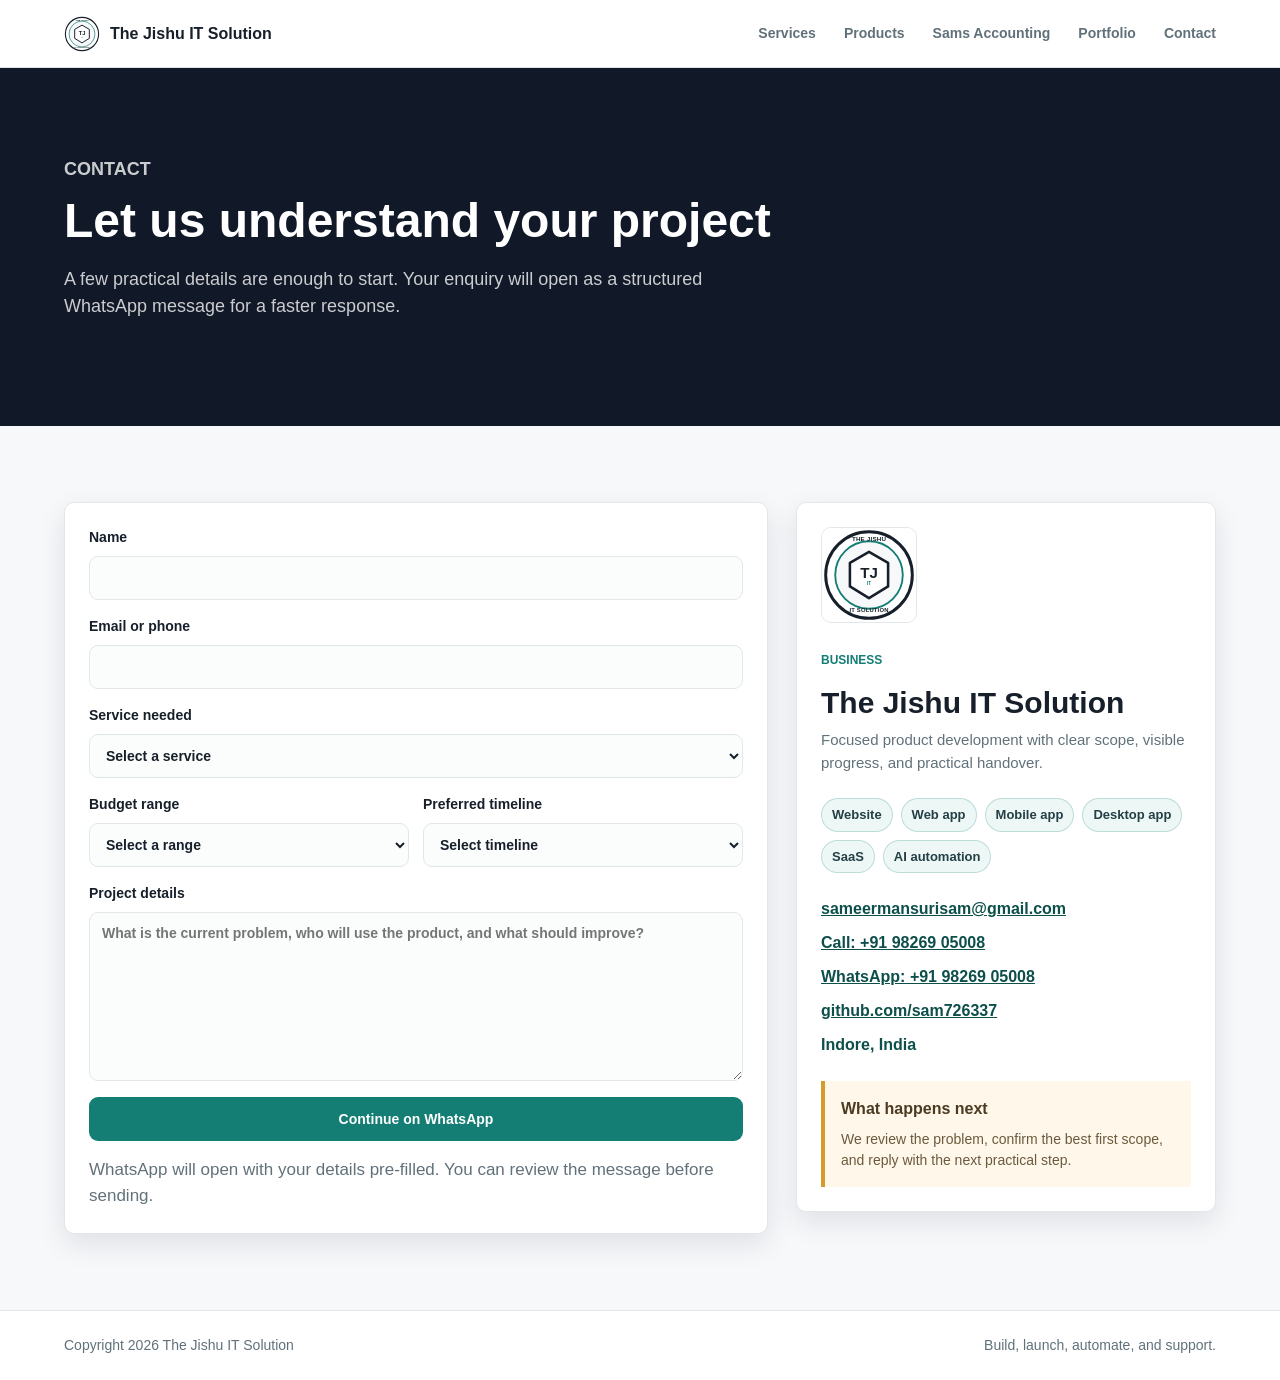
==== site/contact.html @ 00bafe53 "Safety backup before logo replacement" ====
<!doctype html>
<html lang="en">
  <head>
    <meta charset="utf-8">
    <meta name="viewport" content="width=device-width, initial-scale=1">
    <title>Contact The Jishu IT Solution | Hire Affordable Software Developers</title>
    <meta
      name="description"
      content="Contact The Jishu IT Solution to hire affordable software developers for websites, desktop apps, SaaS products, accounting software, Tally automation, and AI automation."
    >
    <meta name="robots" content="index, follow">
    <link rel="canonical" href="https://thejishu.in/contact.html">
    <meta property="og:type" content="website">
    <meta property="og:title" content="Contact The Jishu IT Solution">
    <meta property="og:description" content="Discuss website development, custom software, SaaS, desktop apps, accounting automation, and AI automation for India, UAE, USA, and UK clients.">
    <meta property="og:url" content="https://thejishu.in/contact.html">
    <meta property="og:image" content="https://thejishu.in/assets/the-jishu-it-solution-logo.svg">
    <meta name="twitter:card" content="summary_large_image">
    <link rel="icon" href="assets/the-jishu-it-solution-logo.svg">
    <link rel="stylesheet" href="styles.css">
  </head>
  <body>
    <header class="site-header">
      <a class="brand" href="index.html" aria-label="The Jishu IT Solution home">
        <img src="assets/the-jishu-it-solution-logo.svg" alt="The Jishu IT Solution logo" class="brand-mark">
        <span>The Jishu IT Solution</span>
      </a>
      <nav class="nav-links" aria-label="Main navigation">
        <a href="index.html#services">Services</a>
        <a href="index.html#products">Products</a>
        <a href="sams-accounting-services.html">Sams Accounting</a>
        <a href="index.html#portfolio">Portfolio</a>
        <a href="contact.html">Contact</a>
      </nav>
    </header>

    <main>
      <section class="page-hero" aria-labelledby="contact-title">
        <div class="section-inner">
          <p class="eyebrow">Contact</p>
          <h1 id="contact-title">Let us understand your project</h1>
          <p>
            A few practical details are enough to start. Your enquiry will open as a structured WhatsApp message for a faster response.
          </p>
        </div>
      </section>

      <section class="section">
        <div class="section-inner contact-grid">
          <form
            class="contact-form"
            data-whatsapp-form
            data-whatsapp-number="919826905008"
          >
            <label for="contact-name">
              Name
              <input id="contact-name" name="name" type="text" autocomplete="name" required>
            </label>
            <label for="contact-detail">
              Email or phone
              <input id="contact-detail" name="contact" type="text" autocomplete="email" required>
            </label>
            <label for="contact-service">
              Service needed
              <select id="contact-service" name="service" required>
                <option value="">Select a service</option>
                <option>Website development</option>
                <option>Mobile app</option>
                <option>Desktop app</option>
                <option>SaaS product</option>
                <option>AI or automation</option>
                <option>Maintenance or redesign</option>
              </select>
            </label>
            <div class="form-row">
              <label for="contact-budget">
                Budget range
                <select id="contact-budget" name="budget" required>
                  <option value="">Select a range</option>
                  <option>Under INR 25,000</option>
                  <option>INR 25,000 - 75,000</option>
                  <option>INR 75,000 - 2,00,000</option>
                  <option>Above INR 2,00,000</option>
                  <option>Need guidance</option>
                </select>
              </label>
              <label for="contact-timeline">
                Preferred timeline
                <select id="contact-timeline" name="timeline" required>
                  <option value="">Select timeline</option>
                  <option>Within 2 weeks</option>
                  <option>Within 1 month</option>
                  <option>1 - 3 months</option>
                  <option>Flexible</option>
                </select>
              </label>
            </div>
            <label for="contact-message">
              Project details
              <textarea id="contact-message" name="message" rows="7" placeholder="What is the current problem, who will use the product, and what should improve?" required></textarea>
            </label>
            <button class="button primary" type="submit">Continue on WhatsApp</button>
            <p class="form-note" id="form-note">WhatsApp will open with your details pre-filled. You can review the message before sending.</p>
            <p class="form-status" role="status" aria-live="polite"></p>
          </form>

          <aside class="contact-panel" aria-label="Contact information">
            <img src="assets/the-jishu-it-solution-logo.svg" alt="The Jishu IT Solution logo" class="contact-logo">
            <div>
              <span class="card-kicker">Business</span>
              <h2>The Jishu IT Solution</h2>
              <p>Focused product development with clear scope, visible progress, and practical handover.</p>
            </div>
            <div class="service-tags" aria-label="Available services">
              <span>Website</span>
              <span>Web app</span>
              <span>Mobile app</span>
              <span>Desktop app</span>
              <span>SaaS</span>
              <span>AI automation</span>
            </div>
            <div class="contact-methods">
              <a href="mailto:sameermansurisam@gmail.com">sameermansurisam@gmail.com</a>
              <a href="tel:+919826905008">Call: +91 98269 05008</a>
              <a href="https://wa.me/919826905008">WhatsApp: +91 98269 05008</a>
              <a href="https://github.com/sam726337">github.com/sam726337</a>
              <span>Indore, India</span>
            </div>
            <div class="info-box">
              <strong>What happens next</strong>
              <span>We review the problem, confirm the best first scope, and reply with the next practical step.</span>
            </div>
          </aside>
        </div>
      </section>
    </main>

    <footer class="site-footer">
      <span>Copyright <span class="current-year"></span> The Jishu IT Solution</span>
      <span>Build, launch, automate, and support.</span>
    </footer>

    <script src="script.js"></script>
  </body>
</html>
---- site/styles.css ----
:root {
  --ink: #17202a;
  --muted: #61717a;
  --line: #e1e7ea;
  --paper: #f6f8fa;
  --white: #ffffff;
  --teal: #147d74;
  --teal-deep: #0d4f4a;
  --amber: #d49a2a;
  --red: #c45542;
  --shadow: 0 10px 28px rgba(17, 24, 39, 0.1);
}

* {
  box-sizing: border-box;
}

html {
  scroll-behavior: smooth;
}

body {
  margin: 0;
  overflow-x: hidden;
  color: var(--ink);
  background: var(--paper);
  font-family: Inter, "Segoe UI", Arial, sans-serif;
  line-height: 1.5;
}

a {
  color: inherit;
}

.site-header {
  position: sticky;
  top: 0;
  z-index: 20;
  display: flex;
  align-items: center;
  justify-content: space-between;
  gap: 24px;
  min-height: 68px;
  padding: 12px clamp(18px, 5vw, 64px);
  background: rgba(255, 255, 255, 0.92);
  border-bottom: 1px solid rgba(216, 224, 223, 0.9);
  backdrop-filter: blur(12px);
}

.brand {
  display: inline-flex;
  align-items: center;
  gap: 10px;
  min-width: 0;
  text-decoration: none;
  font-size: 16px;
  font-weight: 800;
}

.brand-mark {
  width: 36px;
  height: 36px;
  border-radius: 7px;
  background: var(--white);
  object-fit: contain;
}

.nav-links {
  display: flex;
  align-items: center;
  gap: clamp(12px, 2.5vw, 28px);
  color: var(--muted);
  font-size: 14px;
  font-weight: 700;
}

.nav-links a {
  text-decoration: none;
}

.nav-links a:hover {
  color: var(--teal-deep);
}

.hero {
  position: relative;
  min-height: 72vh;
  overflow: hidden;
  color: var(--white);
  background: #111827;
}

.hero-backdrop {
  position: absolute;
  inset: 0;
  background:
    linear-gradient(90deg, rgba(17, 24, 39, 0.98), rgba(17, 24, 39, 0.84)),
    linear-gradient(135deg, #111827, #164e63 58%, #32383d);
}

.hero-inner {
  position: relative;
  display: grid;
  width: min(1160px, calc(100% - 36px));
  min-height: 72vh;
  grid-template-columns: minmax(0, 1.08fr) minmax(300px, 0.92fr);
  gap: clamp(28px, 5vw, 64px);
  align-items: center;
  margin: 0 auto;
  padding: 74px 0 68px;
}

.hero-content {
  position: relative;
  width: 100%;
}

.eyebrow {
  margin: 0 0 12px;
  color: var(--amber);
  font-size: 13px;
  font-weight: 800;
  text-transform: uppercase;
}

.hero h1,
.section h2 {
  margin: 0;
  letter-spacing: 0;
  line-height: 1.08;
}

.hero h1 {
  max-width: 650px;
  font-size: 58px;
}

.hero-copy {
  max-width: 610px;
  margin: 22px 0 0;
  color: rgba(255, 255, 255, 0.86);
  font-size: 19px;
}

.hero-actions,
.download-actions {
  display: flex;
  align-items: center;
  flex-wrap: wrap;
  gap: 12px;
  margin-top: 30px;
}

.hero-stats {
  display: flex;
  flex-wrap: wrap;
  gap: 10px;
  margin-top: 24px;
}

.hero-stats span {
  display: inline-flex;
  align-items: center;
  min-height: 36px;
  padding: 7px 12px;
  border: 1px solid rgba(255, 255, 255, 0.22);
  border-radius: 999px;
  background: rgba(255, 255, 255, 0.08);
  color: rgba(255, 255, 255, 0.88);
  font-size: 13px;
  font-weight: 800;
}

.hero-contact-line {
  display: flex;
  flex-wrap: wrap;
  gap: 14px;
  margin-top: 18px;
}

.hero-contact-line a {
  color: rgba(255, 255, 255, 0.82);
  font-size: 14px;
  font-weight: 800;
  text-decoration: none;
}

.hero-contact-line a:hover {
  color: var(--white);
  text-decoration: underline;
}

.hero-visual {
  display: grid;
  gap: 14px;
}

.brand-showcase {
  display: grid;
  grid-template-columns: 150px minmax(0, 1fr);
  gap: 22px;
  align-items: center;
  padding: 24px;
  border: 1px solid rgba(255, 255, 255, 0.18);
  border-radius: 10px;
  background: rgba(255, 255, 255, 0.1);
  box-shadow: 0 20px 54px rgba(0, 0, 0, 0.22);
}

.brand-showcase img {
  width: 150px;
  height: 150px;
  border-radius: 10px;
  object-fit: contain;
  background: var(--white);
}

.brand-showcase h2 {
  margin: 0;
  color: var(--white);
  font-size: 30px;
  line-height: 1.08;
  letter-spacing: 0;
}

.brand-showcase p {
  margin: 12px 0 0;
  color: rgba(255, 255, 255, 0.76);
  font-size: 15px;
}

.hero-service-grid {
  display: grid;
  grid-template-columns: repeat(2, minmax(0, 1fr));
  gap: 10px;
}

.hero-service-grid span {
  min-height: 54px;
  padding: 14px;
  border: 1px solid rgba(255, 255, 255, 0.16);
  border-radius: 10px;
  background: rgba(255, 255, 255, 0.08);
  color: rgba(255, 255, 255, 0.86);
  font-size: 14px;
  font-weight: 900;
}

.button {
  display: inline-flex;
  align-items: center;
  justify-content: center;
  min-height: 44px;
  padding: 0 18px;
  border: 1px solid transparent;
  border-radius: 9px;
  text-decoration: none;
  font-size: 14px;
  font-weight: 800;
  white-space: nowrap;
  cursor: pointer;
}

.button.primary {
  background: var(--teal);
  color: var(--white);
}

.button.primary:hover {
  background: var(--teal-deep);
}

.button.secondary {
  border-color: rgba(255, 255, 255, 0.34);
  color: var(--white);
  background: rgba(255, 255, 255, 0.08);
}

.section {
  padding: 76px clamp(18px, 5vw, 64px);
}

.proof-strip {
  display: grid;
  grid-template-columns: repeat(4, minmax(0, 1fr));
  border-bottom: 1px solid var(--line);
  background: var(--white);
}

.proof-strip div {
  min-height: 118px;
  padding: 26px clamp(18px, 4vw, 44px);
  border-right: 1px solid var(--line);
}

.proof-strip div:last-child {
  border-right: 0;
}

.proof-strip strong {
  display: block;
  margin-bottom: 8px;
  font-size: 22px;
}

.proof-strip span {
  display: block;
  color: var(--muted);
  font-size: 14px;
  font-weight: 700;
}

.section-inner {
  width: min(1160px, 100%);
  margin: 0 auto;
}

.section h2 {
  font-size: 36px;
}

.section p {
  max-width: 660px;
  color: var(--muted);
  font-size: 17px;
}

.product-band {
  background: var(--white);
  border-bottom: 1px solid var(--line);
}

.product-layout,
.download-layout,
.contact-layout {
  display: grid;
  grid-template-columns: minmax(0, 1fr) minmax(280px, 440px);
  gap: 44px;
  align-items: center;
}

.product-panel {
  overflow: hidden;
  border: 1px solid var(--line);
  border-radius: 10px;
  background: var(--white);
  box-shadow: var(--shadow);
}

.product-panel-link {
  display: block;
  color: inherit;
  text-decoration: none;
  transition: transform 160ms ease, box-shadow 160ms ease;
}

.product-panel-link:hover {
  transform: translateY(-2px);
  box-shadow: 0 20px 46px rgba(21, 32, 38, 0.18);
}

.panel-top {
  display: flex;
  align-items: center;
  gap: 8px;
  min-height: 44px;
  padding: 0 14px;
  background: #1f2b30;
  color: rgba(255, 255, 255, 0.8);
}

.window-dot {
  width: 10px;
  height: 10px;
  flex: 0 0 10px;
  border-radius: 50%;
  background: var(--red);
}

.window-dot.amber {
  background: var(--amber);
}

.window-dot.green {
  background: var(--teal);
}

.panel-title {
  margin-left: 8px;
  font-size: 13px;
  font-weight: 800;
}

.metric-grid {
  display: grid;
  grid-template-columns: repeat(2, minmax(0, 1fr));
  border-bottom: 1px solid var(--line);
}

.metric-grid div {
  min-height: 92px;
  padding: 18px;
  border-right: 1px solid var(--line);
  border-bottom: 1px solid var(--line);
}

.metric-grid div:nth-child(2n) {
  border-right: 0;
}

.metric-grid div:nth-last-child(-n + 2) {
  border-bottom: 0;
}

.metric-label {
  display: block;
  color: var(--muted);
  font-size: 12px;
  font-weight: 800;
  text-transform: uppercase;
}

.metric-grid strong {
  display: block;
  margin-top: 8px;
  font-size: 20px;
}

.feature-lines {
  display: grid;
  gap: 10px;
  padding: 18px;
}

.feature-lines span {
  min-height: 34px;
  padding: 7px 10px;
  border-left: 3px solid var(--teal);
  background: #edf8f6;
  color: #253f46;
  font-size: 14px;
  font-weight: 700;
}

.section-heading {
  margin-bottom: 26px;
}

.service-grid {
  display: grid;
  grid-template-columns: repeat(3, minmax(0, 1fr));
  gap: 18px;
}

.service-card {
  min-height: 192px;
  padding: 24px;
  border: 1px solid var(--line);
  border-radius: 10px;
  background: var(--white);
}

.service-card h3 {
  margin: 0 0 12px;
  font-size: 20px;
}

.service-card p {
  margin: 0;
  font-size: 15px;
}

.delivery-band {
  background: #f1f5f4;
  border-top: 1px solid var(--line);
  border-bottom: 1px solid var(--line);
}

.global-band {
  background: var(--white);
  border-top: 1px solid var(--line);
  border-bottom: 1px solid var(--line);
}

.client-band {
  background: #f6f8fa;
  border-bottom: 1px solid var(--line);
}

.client-grid {
  display: grid;
  grid-template-columns: repeat(5, minmax(0, 1fr));
  gap: 16px;
}

.client-card {
  display: grid;
  gap: 10px;
  align-content: start;
  padding: 16px;
  border: 1px solid var(--line);
  border-radius: 10px;
  background: var(--white);
  box-shadow: 0 8px 22px rgba(17, 24, 39, 0.08);
}

.client-card img {
  width: 100%;
  aspect-ratio: 3 / 4;
  border-radius: 8px;
  object-fit: cover;
  background: #edf8f6;
}

.client-card span {
  color: var(--teal-deep);
  font-size: 12px;
  font-weight: 900;
  text-transform: uppercase;
}

.client-card strong {
  color: var(--ink);
  font-size: 15px;
  line-height: 1.28;
}

.delivery-grid {
  display: grid;
  grid-template-columns: repeat(4, minmax(0, 1fr));
  gap: 16px;
}

.delivery-grid article {
  min-height: 230px;
  padding: 22px;
  border: 1px solid var(--line);
  border-radius: 10px;
  background: var(--white);
}

.delivery-grid h3 {
  margin: 0 0 10px;
  font-size: 19px;
}

.delivery-grid p {
  margin: 0;
  font-size: 15px;
}

.tech-strip {
  display: flex;
  flex-wrap: wrap;
  gap: 10px;
  margin-top: 22px;
}

.tech-strip span {
  display: inline-flex;
  align-items: center;
  min-height: 36px;
  padding: 7px 12px;
  border: 1px solid rgba(15, 118, 110, 0.22);
  border-radius: 999px;
  background: var(--white);
  color: #253f46;
  font-size: 13px;
  font-weight: 900;
}

.card-kicker {
  display: inline-block;
  margin-bottom: 18px;
  color: var(--teal);
  font-size: 12px;
  font-weight: 900;
  text-transform: uppercase;
}

.inline-actions {
  display: flex;
  align-items: center;
  flex-wrap: wrap;
  gap: 14px;
  margin-top: 26px;
}

.text-link.dark {
  color: var(--teal-deep);
}

.heading-link {
  color: inherit;
  text-decoration: none;
}

.heading-link:hover {
  color: var(--teal-deep);
}

.portfolio-grid {
  display: grid;
  grid-template-columns: repeat(3, minmax(0, 1fr));
  gap: 18px;
}

.portfolio-card {
  display: flex;
  min-height: 100%;
  flex-direction: column;
  padding: 24px;
  border: 1px solid var(--line);
  border-radius: 10px;
  background: var(--white);
}

.portfolio-card.featured {
  border-color: rgba(15, 118, 110, 0.45);
  background: #eef8f7;
}

.portfolio-meta {
  display: flex;
  align-items: center;
  justify-content: space-between;
  gap: 10px;
  margin-bottom: 18px;
  color: var(--muted);
  font-size: 12px;
  font-weight: 900;
  text-transform: uppercase;
}

.portfolio-card h3 {
  margin: 0 0 10px;
  font-size: 21px;
}

.portfolio-card h3 a {
  color: inherit;
  text-decoration: none;
}

.portfolio-card p {
  margin: 0 0 20px;
  font-size: 15px;
}

.case-study-list {
  display: grid;
  gap: 14px;
  margin: 2px 0 22px;
}

.case-study-list div {
  display: grid;
  gap: 5px;
}

.case-study-list dt {
  color: var(--muted);
  font-size: 11px;
  font-weight: 900;
  text-transform: uppercase;
}

.case-study-list dd {
  margin: 0;
  color: #42545b;
  font-size: 14px;
  line-height: 1.65;
}

.case-study-list .case-result {
  padding: 12px 14px;
  border-left: 3px solid var(--teal);
  border-radius: 6px;
  background: #f3f9f7;
}

.portfolio-card a {
  margin-top: auto;
  color: var(--teal-deep);
  font-size: 14px;
  font-weight: 900;
  text-decoration: none;
}

.portfolio-card a:hover {
  text-decoration: underline;
}

.plans-grid {
  display: grid;
  grid-template-columns: repeat(3, minmax(0, 1fr));
  gap: 18px;
}

.faq-grid {
  display: grid;
  grid-template-columns: repeat(3, minmax(0, 1fr));
  gap: 18px;
}

.faq-item {
  min-height: 210px;
  padding: 22px;
  border: 1px solid var(--line);
  border-radius: 10px;
  background: var(--white);
}

.faq-item h3 {
  margin: 0 0 10px;
  font-size: 19px;
  line-height: 1.24;
}

.faq-item p {
  margin: 0;
  font-size: 15px;
}

.plan-card {
  min-height: 318px;
  padding: 24px;
  border: 1px solid var(--line);
  border-radius: 10px;
  background: var(--white);
}

.plan-card.highlighted {
  border-color: rgba(15, 118, 110, 0.45);
  box-shadow: var(--shadow);
}

.plan-card h3 {
  margin: 0 0 12px;
  font-size: 23px;
}

.plan-card p {
  margin: 0 0 18px;
  font-size: 15px;
}

.plan-card ul {
  display: grid;
  gap: 9px;
  margin: 0;
  padding: 0;
  list-style: none;
}

.plan-card li {
  position: relative;
  padding-left: 20px;
  color: #253f46;
  font-weight: 800;
}

.plan-card li::before {
  position: absolute;
  left: 0;
  color: var(--teal);
  content: "/";
  font-weight: 900;
}

.saas-band {
  background: #f1f5f4;
  border-top: 1px solid var(--line);
  border-bottom: 1px solid var(--line);
}

.split-layout,
.cta-layout {
  display: grid;
  grid-template-columns: minmax(0, 1fr) minmax(280px, 440px);
  gap: 42px;
  align-items: center;
}

.capability-list {
  display: grid;
  gap: 10px;
}

.capability-list span {
  display: block;
  min-height: 44px;
  padding: 11px 14px;
  border-left: 4px solid var(--teal);
  background: var(--white);
  color: #253f46;
  font-weight: 800;
}

.timeline {
  display: grid;
  grid-template-columns: repeat(4, minmax(0, 1fr));
  gap: 16px;
}

.timeline article {
  min-height: 210px;
  padding: 22px;
  border: 1px solid var(--line);
  border-radius: 10px;
  background: var(--white);
}

.timeline span {
  display: inline-flex;
  align-items: center;
  justify-content: center;
  width: 34px;
  height: 34px;
  margin-bottom: 20px;
  border-radius: 50%;
  background: var(--teal);
  color: var(--white);
  font-weight: 900;
}

.timeline h3 {
  margin: 0 0 8px;
  font-size: 19px;
}

.timeline p {
  margin: 0;
  font-size: 15px;
}

.cta-band {
  background: #17202a;
  color: var(--white);
}

.cta-band p {
  color: rgba(255, 255, 255, 0.76);
}

.cta-layout .button {
  justify-self: start;
}

.cta-contact {
  display: flex;
  flex-wrap: wrap;
  gap: 14px;
  margin-top: 16px;
}

.cta-contact a {
  color: rgba(255, 255, 255, 0.84);
  font-size: 14px;
  font-weight: 800;
  text-decoration: none;
}

.cta-contact a:hover {
  color: var(--white);
  text-decoration: underline;
}

.page-hero {
  padding: 88px clamp(18px, 5vw, 64px);
  color: var(--white);
  background:
    linear-gradient(90deg, rgba(17, 24, 39, 0.96), rgba(17, 24, 39, 0.78)),
    #111827;
}

.page-hero h1 {
  max-width: 780px;
  margin: 0;
  font-size: 48px;
  line-height: 1.1;
  letter-spacing: 0;
}

.page-hero p {
  max-width: 720px;
  color: rgba(255, 255, 255, 0.78);
  font-size: 18px;
}

.product-hero {
  padding: 78px clamp(18px, 5vw, 64px);
  color: var(--white);
  background:
    linear-gradient(90deg, rgba(17, 24, 39, 0.98), rgba(17, 24, 39, 0.84)),
    linear-gradient(135deg, #111827, #164e63 58%, #32383d);
}

.product-hero-layout {
  display: grid;
  grid-template-columns: minmax(0, 1fr) minmax(300px, 430px);
  gap: clamp(28px, 5vw, 56px);
  align-items: center;
}

.product-hero h1 {
  max-width: 720px;
  margin: 0;
  font-size: 54px;
  line-height: 1.08;
  letter-spacing: 0;
}

.product-hero p {
  max-width: 690px;
  color: rgba(255, 255, 255, 0.8);
  font-size: 18px;
}

.download-card {
  display: grid;
  gap: 18px;
  padding: 24px;
  border: 1px solid rgba(255, 255, 255, 0.18);
  border-radius: 10px;
  background: rgba(255, 255, 255, 0.1);
  box-shadow: 0 20px 54px rgba(0, 0, 0, 0.22);
}

.download-logo {
  width: 128px;
  height: 128px;
  border-radius: 10px;
  object-fit: contain;
  background: var(--white);
}

.download-card-title h2 {
  margin: 0;
  color: var(--white);
  font-size: 24px;
  line-height: 1.16;
  overflow-wrap: anywhere;
}

.download-meta {
  display: grid;
  grid-template-columns: repeat(2, minmax(0, 1fr));
  gap: 10px;
  margin: 0;
}

.download-meta div {
  min-height: 70px;
  padding: 12px;
  border: 1px solid rgba(255, 255, 255, 0.14);
  border-radius: 10px;
  background: rgba(255, 255, 255, 0.08);
}

.download-meta dt {
  margin: 0 0 6px;
  color: rgba(255, 255, 255, 0.6);
  font-size: 12px;
  font-weight: 900;
  text-transform: uppercase;
}

.download-meta dd {
  margin: 0;
  color: var(--white);
  font-size: 17px;
  font-weight: 900;
}

.product-detail-grid {
  display: grid;
  grid-template-columns: minmax(0, 1fr) minmax(300px, 390px);
  gap: 34px;
  align-items: start;
}

.product-feature-lines {
  margin-top: 22px;
  padding: 0;
}

.install-panel {
  display: grid;
  gap: 16px;
  padding: 24px;
  border: 1px solid var(--line);
  border-radius: 10px;
  background: var(--white);
  box-shadow: var(--shadow);
}

.install-panel h2 {
  margin: 0;
  font-size: 28px;
}

.install-panel p {
  margin: 0;
  font-size: 15px;
}

.checksum-box {
  display: grid;
  gap: 8px;
  padding: 14px;
  border-left: 4px solid var(--amber);
  background: #fff8ea;
}

.checksum-box strong {
  color: #4b3b22;
  font-size: 12px;
  text-transform: uppercase;
}

.checksum-box span {
  color: #6b5a3d;
  font-size: 12px;
  font-weight: 800;
  overflow-wrap: anywhere;
}

.contact-grid {
  display: grid;
  grid-template-columns: minmax(0, 1fr) minmax(280px, 420px);
  gap: 28px;
  align-items: start;
}

.contact-form,
.contact-panel {
  border: 1px solid var(--line);
  border-radius: 10px;
  background: var(--white);
  box-shadow: var(--shadow);
}

.contact-form {
  display: grid;
  gap: 16px;
  padding: 24px;
}

.form-row {
  display: grid;
  grid-template-columns: repeat(2, minmax(0, 1fr));
  gap: 14px;
}

.contact-form label {
  display: grid;
  gap: 8px;
  color: var(--ink);
  font-size: 14px;
  font-weight: 900;
}

.contact-form input,
.contact-form select,
.contact-form textarea {
  width: 100%;
  min-height: 44px;
  padding: 10px 12px;
  border: 1px solid var(--line);
  border-radius: 9px;
  color: var(--ink);
  background: #fbfdfc;
  font: inherit;
}

.contact-form textarea {
  resize: vertical;
}

.contact-form input:focus,
.contact-form select:focus,
.contact-form textarea:focus {
  outline: 2px solid rgba(15, 118, 110, 0.24);
  border-color: var(--teal);
}

.contact-form .button {
  border: 0;
}

.form-note,
.form-status {
  margin: 0;
  color: var(--muted);
  font-size: 13px;
  line-height: 1.55;
}

.form-status {
  color: var(--teal-deep);
  font-weight: 800;
}

.form-status:empty {
  display: none;
}

.contact-panel {
  display: grid;
  gap: 24px;
  padding: 24px;
}

.contact-logo {
  width: 96px;
  height: 96px;
  border: 1px solid var(--line);
  border-radius: 10px;
  object-fit: contain;
  background: var(--white);
}

.contact-panel h2 {
  margin: 0 0 10px;
  font-size: 30px;
}

.contact-panel p {
  margin: 0;
  font-size: 15px;
}

.contact-methods {
  display: grid;
  gap: 10px;
}

.service-tags {
  display: flex;
  flex-wrap: wrap;
  gap: 8px;
}

.service-tags span {
  display: inline-flex;
  min-height: 32px;
  align-items: center;
  padding: 6px 10px;
  border: 1px solid rgba(15, 118, 110, 0.22);
  border-radius: 999px;
  color: #253f46;
  background: #edf8f6;
  font-size: 13px;
  font-weight: 900;
}

.contact-methods a,
.contact-methods span {
  display: block;
  overflow-wrap: anywhere;
  color: var(--teal-deep);
  font-weight: 900;
}

.info-box {
  display: grid;
  gap: 8px;
  padding: 16px;
  border-left: 4px solid var(--amber);
  background: #fff8ea;
  color: #4b3b22;
}

.info-box span {
  color: #6b5a3d;
  font-size: 14px;
}

.download-band {
  background: #17202a;
  color: var(--white);
}

.download-band p {
  color: rgba(255, 255, 255, 0.76);
}

.download-actions {
  justify-content: flex-start;
  margin-top: 0;
}

.text-link {
  color: rgba(255, 255, 255, 0.82);
  font-size: 14px;
  font-weight: 800;
}

.contact-section {
  background: var(--white);
}

.contact-list {
  display: grid;
  gap: 10px;
  color: var(--muted);
  font-weight: 800;
}

.contact-list a {
  color: var(--teal-deep);
  overflow-wrap: anywhere;
}

.site-footer {
  display: flex;
  align-items: center;
  justify-content: space-between;
  gap: 16px;
  padding: 24px clamp(18px, 5vw, 64px);
  border-top: 1px solid var(--line);
  color: var(--muted);
  background: var(--white);
  font-size: 14px;
}

@media (max-width: 860px) {
  .site-header {
    position: static;
    align-items: flex-start;
    flex-direction: column;
  }

  .nav-links {
    width: 100%;
    overflow-x: auto;
    padding-bottom: 4px;
  }

  .hero {
    min-height: 68vh;
  }

  .hero-inner {
    min-height: 68vh;
    grid-template-columns: 1fr;
    padding: 56px 0 54px;
  }

  .brand-showcase {
    grid-template-columns: 124px minmax(0, 1fr);
  }

  .brand-showcase img {
    width: 124px;
    height: 124px;
  }

  .hero h1 {
    font-size: 44px;
  }

  .product-layout,
  .download-layout,
  .contact-layout,
  .service-grid,
  .delivery-grid,
  .portfolio-grid,
  .client-grid,
  .faq-grid,
  .plans-grid,
  .split-layout,
  .cta-layout,
  .product-hero-layout,
  .product-detail-grid,
  .contact-grid {
    grid-template-columns: 1fr;
  }

  .form-row {
    grid-template-columns: 1fr;
  }

  .proof-strip,
  .timeline {
    grid-template-columns: repeat(2, minmax(0, 1fr));
  }

  .proof-strip div:nth-child(2n) {
    border-right: 0;
  }

  .portfolio-card,
  .client-card,
  .faq-item,
  .delivery-grid article,
  .timeline article {
    min-height: auto;
  }

  .download-actions {
    margin-top: 6px;
  }
}

@media (max-width: 520px) {
  .site-header {
    gap: 10px;
    padding: 12px 18px;
  }

  .brand {
    font-size: 15px;
  }

  .nav-links {
    display: grid;
    grid-template-columns: repeat(3, minmax(0, 1fr));
    gap: 4px 10px;
    overflow: visible;
    padding: 4px 0 0;
    font-size: 12px;
  }

  .nav-links a {
    display: flex;
    min-height: 30px;
    align-items: center;
    justify-content: center;
    text-align: center;
  }

  .hero h1 {
    font-size: 36px;
  }

  .page-hero h1 {
    max-width: 100%;
    overflow-wrap: anywhere;
    font-size: 32px;
  }

  .page-hero p {
    font-size: 16px;
  }

  .product-hero {
    padding: 58px 18px;
  }

  .product-hero h1 {
    font-size: 36px;
  }

  .download-meta {
    grid-template-columns: 1fr;
  }

  .hero-copy {
    font-size: 17px;
  }

  .section {
    padding: 54px 18px;
  }

  .contact-form,
  .contact-panel {
    padding: 18px;
  }

  .section h2 {
    font-size: 29px;
  }

  .metric-grid {
    grid-template-columns: 1fr;
  }

  .metric-grid div,
  .metric-grid div:nth-child(2n),
  .metric-grid div:nth-last-child(-n + 2) {
    border-right: 0;
    border-bottom: 1px solid var(--line);
  }

  .metric-grid div:last-child {
    border-bottom: 0;
  }

  .proof-strip,
  .timeline {
    grid-template-columns: 1fr;
  }

  .proof-strip div {
    min-height: 96px;
    border-right: 0;
    border-bottom: 1px solid var(--line);
  }

  .proof-strip div:last-child {
    border-bottom: 0;
  }

  .button {
    width: 100%;
  }

  .inline-actions {
    align-items: stretch;
    flex-direction: column;
  }

  .brand-showcase,
  .hero-service-grid {
    grid-template-columns: 1fr;
  }

  .brand-showcase img {
    width: 116px;
    height: 116px;
  }

  .site-footer {
    align-items: flex-start;
    flex-direction: column;
  }
}
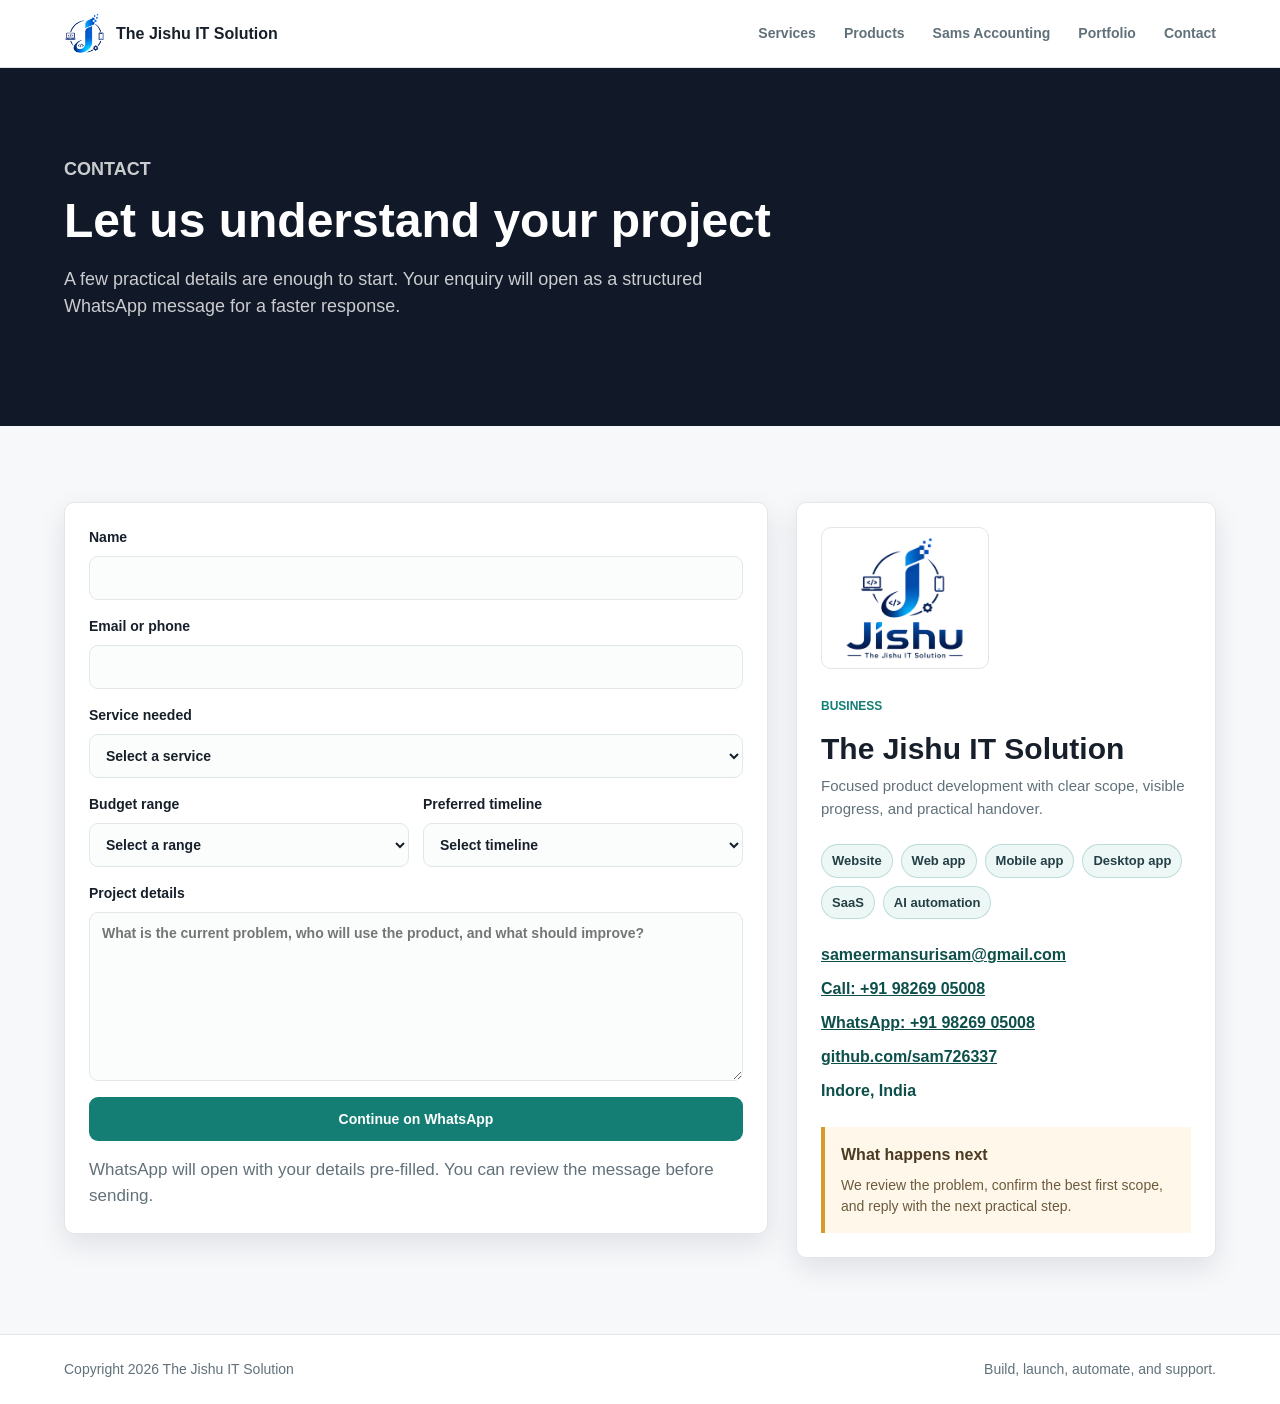
==== commit 8948c1e0: "Refresh website content, contact flow, and branding" ====
--- a/site/contact.html
+++ b/site/contact.html
@@ -14,15 +14,15 @@
     <meta property="og:title" content="Contact The Jishu IT Solution">
     <meta property="og:description" content="Discuss website development, custom software, SaaS, desktop apps, accounting automation, and AI automation for India, UAE, USA, and UK clients.">
     <meta property="og:url" content="https://thejishu.in/contact.html">
-    <meta property="og:image" content="https://thejishu.in/assets/the-jishu-it-solution-logo.svg">
+    <meta property="og:image" content="https://thejishu.in/assets/jishu-logo-full.png">
     <meta name="twitter:card" content="summary_large_image">
-    <link rel="icon" href="assets/the-jishu-it-solution-logo.svg">
+    <link rel="icon" type="image/png" href="assets/jishu-logo-mark.png">
     <link rel="stylesheet" href="styles.css">
   </head>
   <body>
     <header class="site-header">
       <a class="brand" href="index.html" aria-label="The Jishu IT Solution home">
-        <img src="assets/the-jishu-it-solution-logo.svg" alt="The Jishu IT Solution logo" class="brand-mark">
+        <img src="assets/jishu-logo-mark.png" alt="The Jishu IT Solution logo mark" class="brand-mark">
         <span>The Jishu IT Solution</span>
       </a>
       <nav class="nav-links" aria-label="Main navigation">
@@ -105,7 +105,7 @@
           </form>
 
           <aside class="contact-panel" aria-label="Contact information">
-            <img src="assets/the-jishu-it-solution-logo.svg" alt="The Jishu IT Solution logo" class="contact-logo">
+            <img src="assets/jishu-logo-full.png" alt="Jishu, The Jishu IT Solution logo" class="contact-logo">
             <div>
               <span class="card-kicker">Business</span>
               <h2>The Jishu IT Solution</h2>
--- a/site/styles.css
+++ b/site/styles.css
@@ -58,10 +58,8 @@
 }
 
 .brand-mark {
-  width: 36px;
-  height: 36px;
-  border-radius: 7px;
-  background: var(--white);
+  width: 42px;
+  height: 42px;
   object-fit: contain;
 }
 
@@ -210,6 +208,7 @@
 .brand-showcase img {
   width: 150px;
   height: 150px;
+  padding: 8px;
   border-radius: 10px;
   object-fit: contain;
   background: var(--white);
@@ -1113,8 +1112,9 @@
 }
 
 .contact-logo {
-  width: 96px;
-  height: 96px;
+  width: 168px;
+  height: 142px;
+  padding: 8px;
   border: 1px solid var(--line);
   border-radius: 10px;
   object-fit: contain;
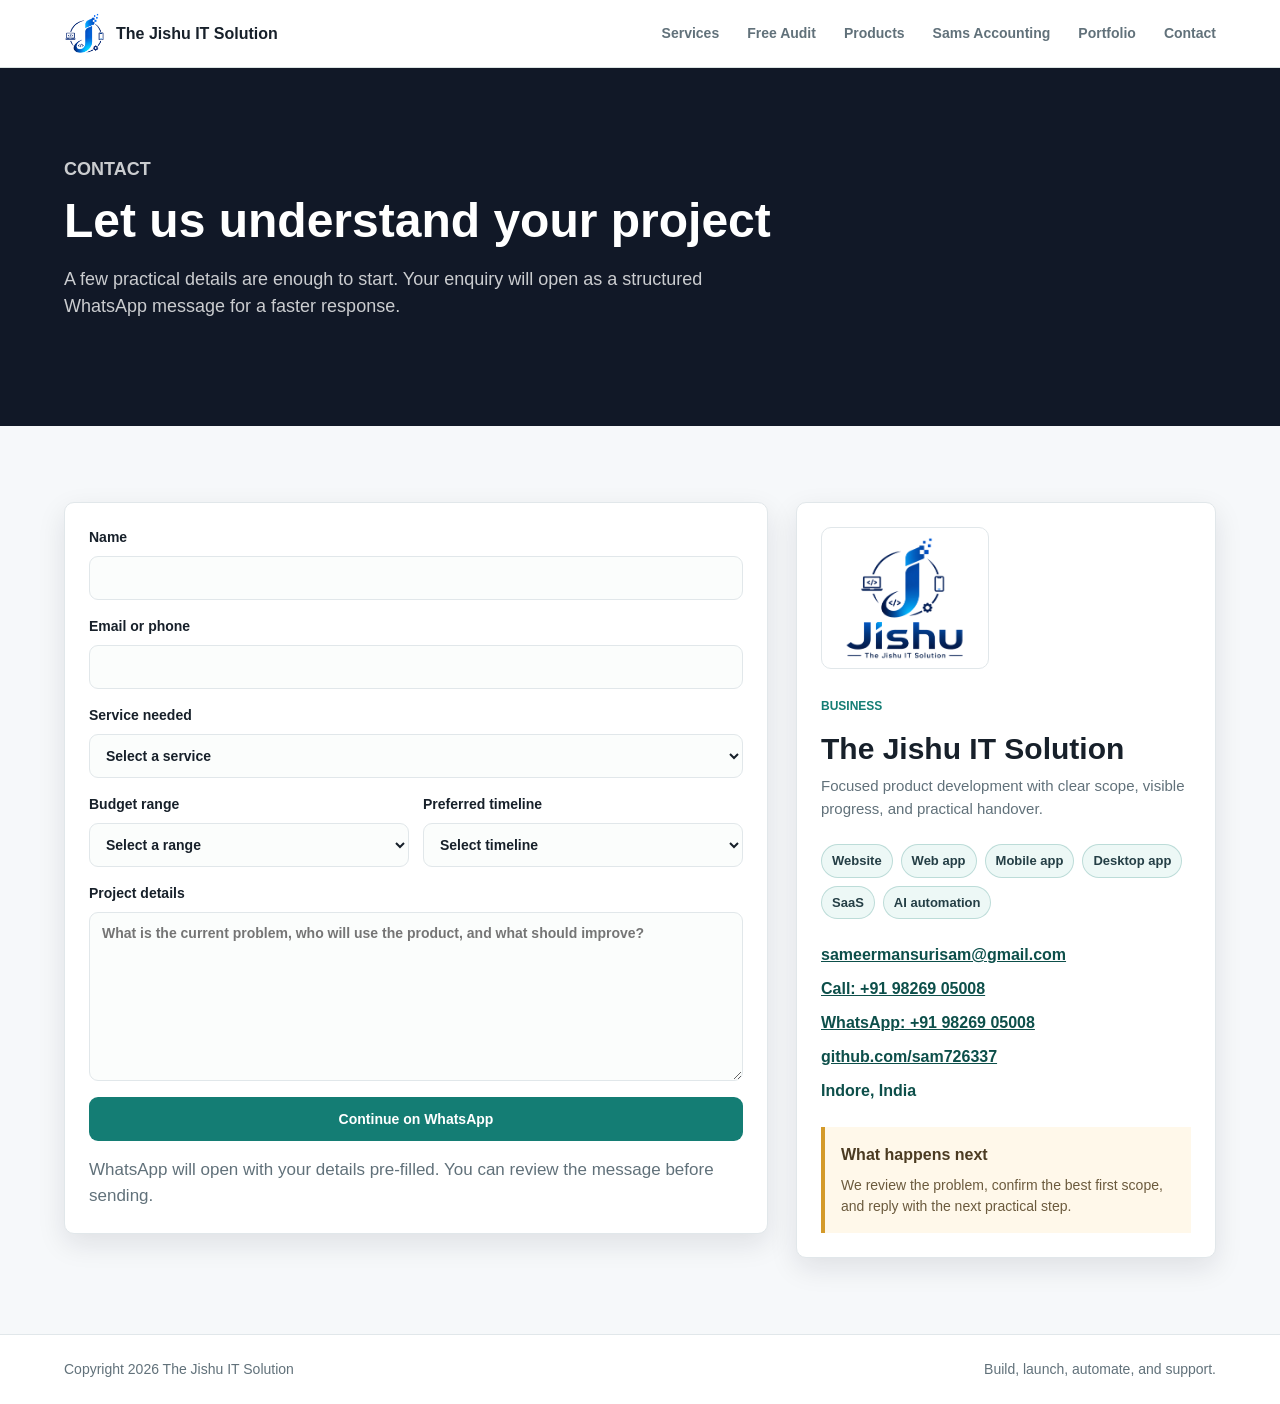
==== commit 821ecec0: "Add website audit lead funnel and case study" ====
--- a/site/contact.html
+++ b/site/contact.html
@@ -2,6 +2,14 @@
 <html lang="en">
   <head>
     <meta charset="utf-8">
+    <!-- Google tag (gtag.js) -->
+    <script async src="https://www.googletagmanager.com/gtag/js?id=G-WH8EJ218XC"></script>
+    <script>
+      window.dataLayer = window.dataLayer || [];
+      function gtag(){dataLayer.push(arguments);}
+      gtag('js', new Date());
+      gtag('config', 'G-WH8EJ218XC');
+    </script>
     <meta name="viewport" content="width=device-width, initial-scale=1">
     <title>Contact The Jishu IT Solution | Hire Affordable Software Developers</title>
     <meta
@@ -18,6 +26,14 @@
     <meta name="twitter:card" content="summary_large_image">
     <link rel="icon" type="image/png" href="assets/jishu-logo-mark.png">
     <link rel="stylesheet" href="styles.css">
+    <script>
+      window.va = window.va || function () { (window.vaq = window.vaq || []).push(arguments); };
+    </script>
+    <script defer src="/_vercel/insights/script.js"></script>
+    <script>
+      window.si = window.si || function () { (window.siq = window.siq || []).push(arguments); };
+    </script>
+    <script defer src="/_vercel/speed-insights/script.js"></script>
   </head>
   <body>
     <header class="site-header">
@@ -27,6 +43,7 @@
       </a>
       <nav class="nav-links" aria-label="Main navigation">
         <a href="index.html#services">Services</a>
+        <a href="free-website-audit.html">Free Audit</a>
         <a href="index.html#products">Products</a>
         <a href="sams-accounting-services.html">Sams Accounting</a>
         <a href="index.html#portfolio">Portfolio</a>
--- a/site/styles.css
+++ b/site/styles.css
@@ -773,6 +773,49 @@
   border-bottom: 1px solid var(--line);
 }
 
+.answer-engine-band {
+  background: #ffffff;
+  border-top: 1px solid var(--line);
+  border-bottom: 1px solid var(--line);
+}
+
+.answer-engine-layout {
+  display: grid;
+  grid-template-columns: minmax(260px, 0.72fr) minmax(0, 1.28fr);
+  gap: clamp(34px, 6vw, 76px);
+  align-items: start;
+}
+
+.answer-facts-list {
+  display: grid;
+  gap: 0;
+  margin: 0;
+}
+
+.answer-facts-list div {
+  display: grid;
+  grid-template-columns: minmax(160px, 0.55fr) minmax(0, 1.45fr);
+  gap: 24px;
+  padding: 20px 0;
+  border-top: 1px solid var(--line);
+}
+
+.answer-facts-list div:last-child {
+  border-bottom: 1px solid var(--line);
+}
+
+.answer-facts-list dt {
+  color: var(--ink);
+  font-weight: 900;
+  line-height: 1.35;
+}
+
+.answer-facts-list dd {
+  margin: 0;
+  color: var(--muted);
+  font-size: 15px;
+}
+
 .split-layout,
 .cta-layout {
   display: grid;
@@ -916,6 +959,52 @@
   font-size: 18px;
 }
 
+.product-demo {
+  padding: 72px clamp(18px, 5vw, 64px);
+  border-bottom: 1px solid var(--line);
+  background: #eef3f7;
+}
+
+.product-demo-header {
+  display: grid;
+  grid-template-columns: minmax(0, 1fr) minmax(280px, 480px);
+  gap: 42px;
+  align-items: end;
+  margin-bottom: 28px;
+}
+
+.product-demo-header h2 {
+  max-width: 700px;
+  margin: 0;
+  font-size: 38px;
+  line-height: 1.12;
+  letter-spacing: 0;
+}
+
+.product-demo-header p:last-child {
+  max-width: 480px;
+  margin: 0;
+  color: var(--muted);
+  font-size: 16px;
+}
+
+.product-demo-player {
+  overflow: hidden;
+  aspect-ratio: 16 / 9;
+  border: 1px solid #cbd5df;
+  border-radius: 8px;
+  background: #101828;
+  box-shadow: 0 22px 54px rgba(16, 24, 40, 0.16);
+}
+
+.product-demo-player video {
+  display: block;
+  width: 100%;
+  height: 100%;
+  object-fit: contain;
+  background: #101828;
+}
+
 .download-card {
   display: grid;
   gap: 18px;
@@ -982,6 +1071,55 @@
 .product-feature-lines {
   margin-top: 22px;
   padding: 0;
+}
+
+.product-facts-section {
+  border-top: 1px solid var(--line);
+  border-bottom: 1px solid var(--line);
+  background: var(--white);
+}
+
+.product-facts-layout {
+  display: grid;
+  grid-template-columns: minmax(260px, 0.72fr) minmax(0, 1.28fr);
+  gap: clamp(34px, 6vw, 76px);
+  align-items: start;
+}
+
+.product-facts-layout h2 {
+  max-width: 430px;
+}
+
+.product-facts-layout > div > p:last-child {
+  max-width: 430px;
+}
+
+.product-facts-list {
+  margin: 0;
+}
+
+.product-facts-list div {
+  display: grid;
+  grid-template-columns: minmax(190px, 0.72fr) minmax(0, 1.28fr);
+  gap: 28px;
+  padding: 22px 0;
+  border-top: 1px solid var(--line);
+}
+
+.product-facts-list div:last-child {
+  border-bottom: 1px solid var(--line);
+}
+
+.product-facts-list dt {
+  color: var(--ink);
+  font-weight: 900;
+  line-height: 1.35;
+}
+
+.product-facts-list dd {
+  margin: 0;
+  color: var(--muted);
+  font-size: 15px;
 }
 
 .install-panel {
@@ -1191,6 +1329,16 @@
   margin-top: 0;
 }
 
+.store-button-disabled {
+  background: #f3f5f7;
+  border: 1px solid #c8d0da;
+  color: #475467;
+  cursor: not-allowed;
+  opacity: 0.88;
+  pointer-events: none;
+  user-select: none;
+}
+
 .text-link {
   color: rgba(255, 255, 255, 0.82);
   font-size: 14px;
@@ -1223,6 +1371,74 @@
   color: var(--muted);
   background: var(--white);
   font-size: 14px;
+}
+
+.footer-links {
+  display: flex;
+  align-items: center;
+  flex-wrap: wrap;
+  gap: 14px;
+}
+
+.footer-links a {
+  color: var(--teal-deep);
+  font-weight: 800;
+}
+
+.legal-page {
+  min-height: 100vh;
+  background: var(--paper, #f6f8fb);
+}
+
+.legal-shell {
+  width: min(920px, calc(100% - 36px));
+  margin: 0 auto;
+  padding: 64px 0 80px;
+}
+
+.legal-card {
+  padding: clamp(24px, 5vw, 52px);
+  border: 1px solid var(--line);
+  border-radius: 22px;
+  background: var(--white);
+  box-shadow: 0 18px 60px rgba(15, 23, 42, 0.08);
+}
+
+.legal-card h1 {
+  margin: 0 0 8px;
+  font-size: clamp(34px, 6vw, 58px);
+  letter-spacing: -0.045em;
+}
+
+.legal-card h2 {
+  margin: 34px 0 10px;
+  font-size: 22px;
+}
+
+.legal-card p,
+.legal-card li {
+  color: var(--muted);
+  line-height: 1.75;
+}
+
+.legal-meta {
+  margin-bottom: 32px;
+  color: var(--teal-deep);
+  font-weight: 800;
+}
+
+.legal-contact {
+  margin-top: 36px;
+  padding: 20px;
+  border-radius: 16px;
+  background: var(--teal-soft, #edf8f6);
+}
+
+.legal-back {
+  display: inline-flex;
+  margin-bottom: 20px;
+  color: var(--teal-deep);
+  font-weight: 900;
 }
 
 @media (max-width: 860px) {
@@ -1274,6 +1490,9 @@
   .cta-layout,
   .product-hero-layout,
   .product-detail-grid,
+  .product-demo-header,
+  .product-facts-layout,
+  .answer-engine-layout,
   .contact-grid {
     grid-template-columns: 1fr;
   }
@@ -1353,6 +1572,29 @@
     font-size: 36px;
   }
 
+  .product-demo {
+    padding: 54px 18px;
+  }
+
+  .product-demo-header {
+    gap: 14px;
+    margin-bottom: 20px;
+  }
+
+  .product-demo-header h2 {
+    font-size: 29px;
+  }
+
+  .product-facts-list div {
+    grid-template-columns: 1fr;
+    gap: 8px;
+  }
+
+  .answer-facts-list div {
+    grid-template-columns: 1fr;
+    gap: 8px;
+  }
+
   .download-meta {
     grid-template-columns: 1fr;
   }
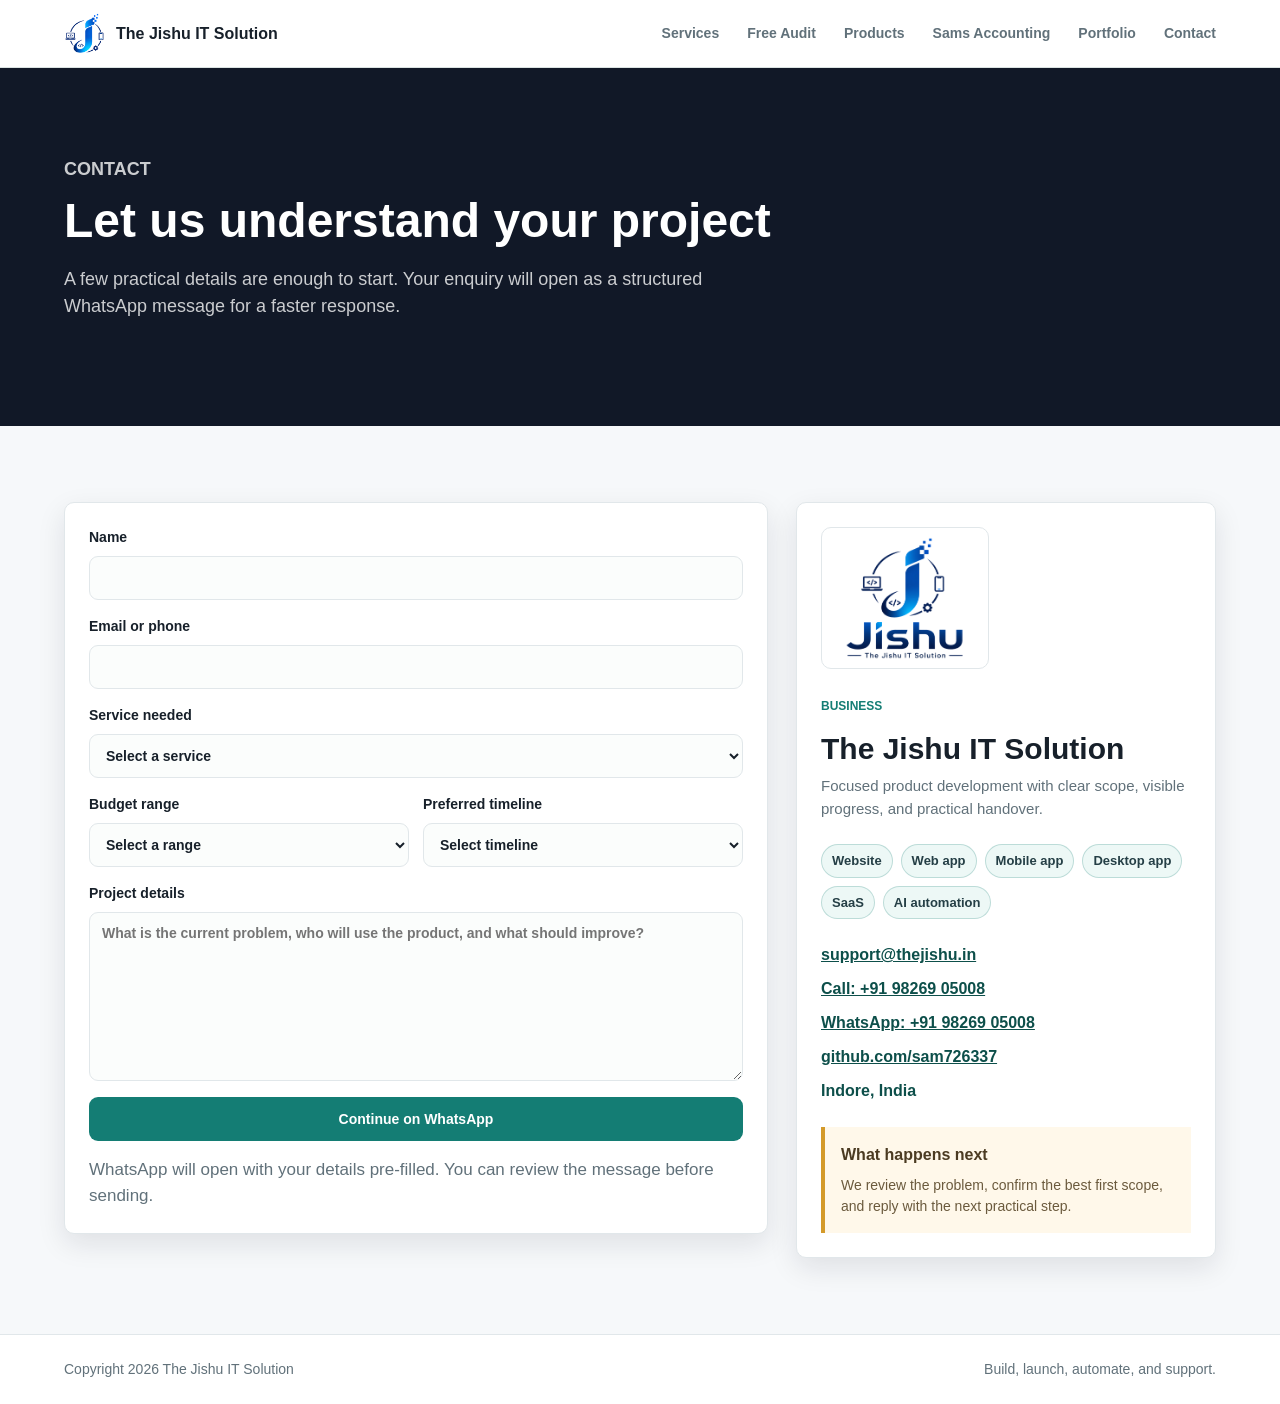
==== commit e123d52d: "Update website support email" ====
--- a/site/contact.html
+++ b/site/contact.html
@@ -137,7 +137,7 @@
               <span>AI automation</span>
             </div>
             <div class="contact-methods">
-              <a href="mailto:sameermansurisam@gmail.com">sameermansurisam@gmail.com</a>
+              <a href="mailto:support@thejishu.in">support@thejishu.in</a>
               <a href="tel:+919826905008">Call: +91 98269 05008</a>
               <a href="https://wa.me/919826905008">WhatsApp: +91 98269 05008</a>
               <a href="https://github.com/sam726337">github.com/sam726337</a>
